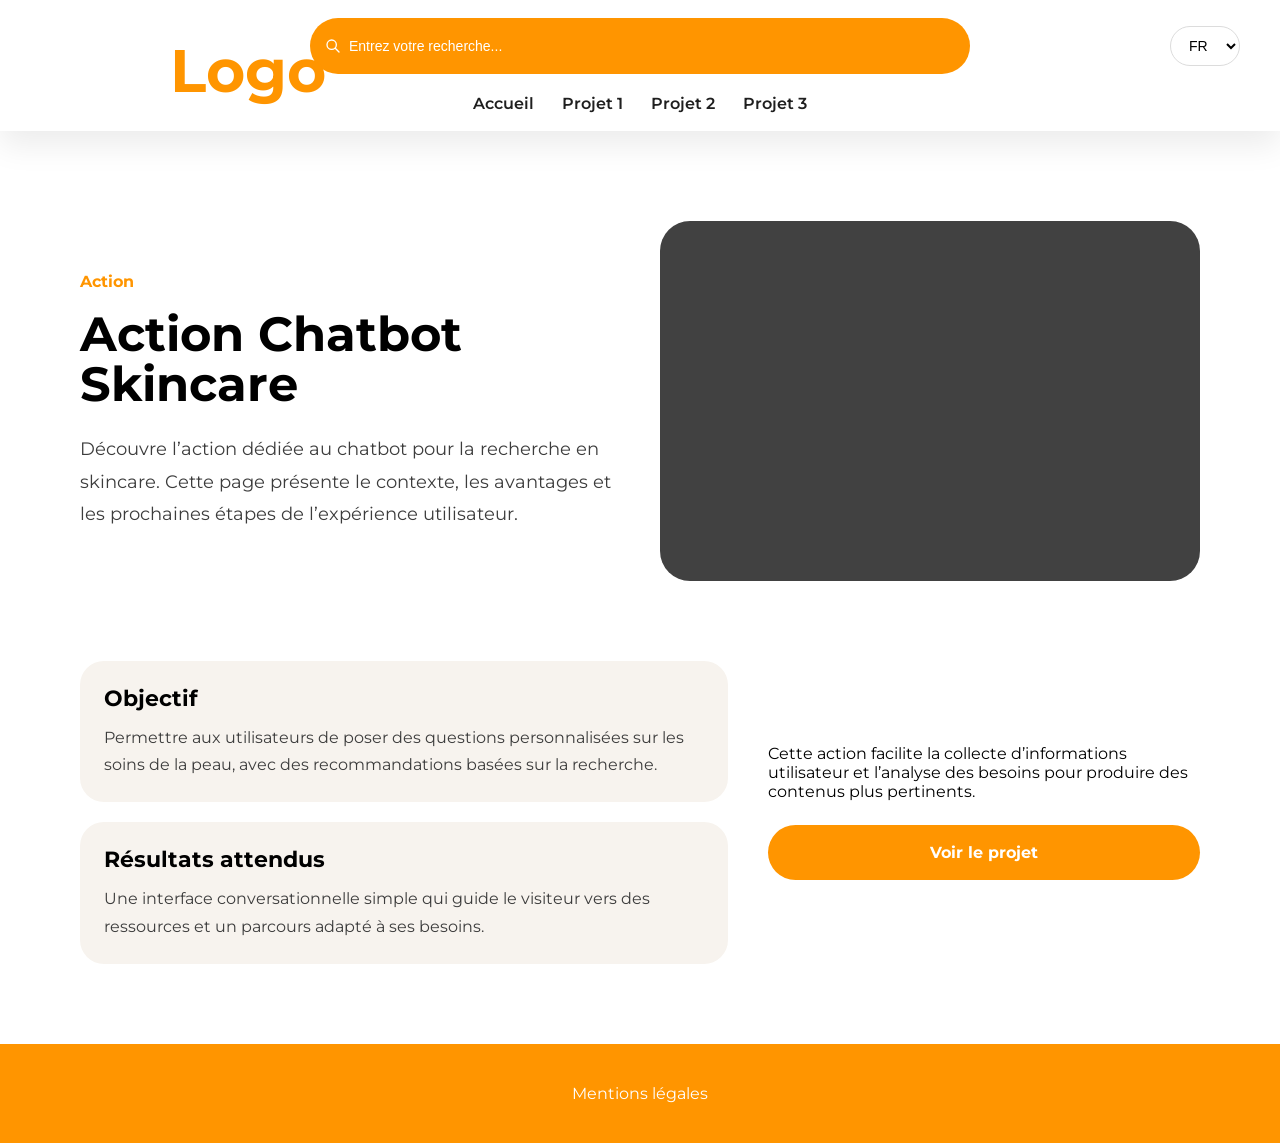
==== Pages/action-chatbot.html @ c487bb13 "Premier commit github" ====
<!DOCTYPE html>
<html lang="en">
<head>
    <meta charset="UTF-8">
    <meta name="viewport" content="width=device-width, initial-scale=1.0">
    <title>Action Chatbot Skincare</title>
    <link rel="stylesheet" href="../Styles/action.css">
</head>
<body>
    <header class="header">
        <div class="header-top">
            <div></div>
            <div class="search-bar">
                <svg xmlns="http://www.w3.org/2000/svg" fill="none" viewBox="0 0 24 24" stroke="currentColor">
                    <path stroke-linecap="round" stroke-linejoin="round" stroke-width="2" d="M21 21l-6-6m2-5a7 7 0 11-14 0 7 7 0 0114 0z" />
                </svg>
                <input type="text" placeholder="Entrez votre recherche...">
            </div>
            <div class="language-selector">
                <select aria-label="Choisir la langue">
                    <option value="fr">FR</option>
                    <option value="en">EN</option>
                </select>
            </div>
        </div>
        <div class="header-bottom">
            <div class="logo">Logo</div>
            <nav class="nav">
                <ul>
                    <li><a href="index.html">Accueil</a></li>
                    <li><a href="projet1.html">Projet 1</a></li>
                    <li><a href="projet2.html">Projet 2</a></li>
                    <li><a href="projet3.html">Projet 3</a></li>
                </ul>
            </nav>
        </div>
    </header>

    <main class="action-page">
        <section class="action-hero">
            <div class="action-copy">
                <p class="eyebrow">Action</p>
                <h1>Action Chatbot Skincare</h1>
                <p class="hero-desc">Découvre l’action dédiée au chatbot pour la recherche en skincare. Cette page présente le contexte, les avantages et les prochaines étapes de l’expérience utilisateur.</p>
            </div>
            <div class="action-media">
                <div class="action-box"></div>
            </div>
        </section>

        <section class="action-details">
            <div class="action-cards">
                <div class="action-card">
                    <h3>Objectif</h3>
                    <p>Permettre aux utilisateurs de poser des questions personnalisées sur les soins de la peau, avec des recommandations basées sur la recherche.</p>
                </div>
                <div class="action-card">
                    <h3>Résultats attendus</h3>
                    <p>Une interface conversationnelle simple qui guide le visiteur vers des ressources et un parcours adapté à ses besoins.</p>
                </div>
            </div>
            <div class="action-summary">
                <p>Cette action facilite la collecte d’informations utilisateur et l’analyse des besoins pour produire des contenus plus pertinents.</p>
                <a href="projet1.html" class="action-button">Voir le projet</a>
            </div>
        </section>
    </main>

    <footer>
        <p>Mentions légales</p>
    </footer>
</body>
</html>
---- Styles/action.css ----
@import url('https://fonts.googleapis.com/css2?family=Montserrat:wght@400;600;700&display=swap');

* {
    margin: 0;
    padding: 0;
    box-sizing: border-box;
}

html, body {
    width: 100%;
    overflow-x: hidden;
    font-family: "Montserrat", sans-serif;
}

.header {
    width: 100%;
    padding: 18px 40px;
    display: flex;
    flex-direction: column;
    gap: 20px;
    background-color: rgba(255, 255, 255, 0.98);
    position: sticky;
    top: 0;
    z-index: 1000;
    box-shadow: 0 14px 30px rgba(0, 0, 0, 0.08);
}

.header-top {
    display: grid;
    grid-template-columns: 1fr minmax(0, 660px) 1fr;
    align-items: center;
    gap: 20px;
}

.search-bar {
    width: 100%;
    height: 100%;
    display: flex;
    align-items: center;
    background-color: #ff9500;
    border-radius: 28px;
    padding: 20px 15px;
}

.search-bar input {
    border: none;
    background: transparent;
    outline: none;
    width: 100%;
    font-size: 14px;
    color: white;
    font-family: 'Manrope', sans-serif;
}

.search-bar input::placeholder {
    color: white;
    opacity: 1;
}

.search-bar svg {
    width: 16px;
    height: 16px;
    margin-right: 8px;
    color: #ffffff;
    flex-shrink: 0;
}

.language-selector select {
    padding: 10px 14px;
    border-radius: 20px;
    border: 1px solid #dcdcdc;
    background: white;
    font-size: 14px;
}

.language-selector {
    justify-self: end;
}

.header-bottom {
    width: 100%;
    display: flex;
    justify-content: center;
    align-items: center;
    position: relative;
}

.logo {
    position: absolute;
    left: 130px;
    top: -60px;
    text-align: center;
    font-size: 60px;
    font-weight: bold;
    color: #ff9500;
}

.nav ul {
    display: flex;
    justify-content: center;
    gap: 28px;
    list-style: none;
}

.nav a {
    text-decoration: none;
    color: #1f1f1f;
    font-size: 16px;
    font-weight: 600;
}

.nav a:hover {
    color: #ff9500;
}

.action-page {
    max-width: 1200px;
    margin: 0 auto;
    padding: 30px 40px 80px;
}

.action-hero {
    display: grid;
    grid-template-columns: 1fr 1fr;
    gap: 40px;
    align-items: center;
    padding: 60px 0 40px;
}

.action-copy .eyebrow {
    color: #ff9500;
    font-weight: 700;
    margin-bottom: 18px;
}

.action-copy h1 {
    font-size: 48px;
    line-height: 1.05;
    margin-bottom: 24px;
    max-width: 520px;
}

.hero-desc {
    font-size: 18px;
    line-height: 1.8;
    max-width: 560px;
    color: #3c3c3c;
}

.action-media .action-box {
    width: 100%;
    min-height: 360px;
    background-color: #414141;
    border-radius: 30px;
}

.action-details {
    display: grid;
    grid-template-columns: 1.5fr 1fr;
    gap: 40px;
    margin-top: 40px;
}

.action-cards {
    display: grid;
    gap: 20px;
}

.action-card {
    background-color: #f7f3ee;
    border-radius: 24px;
    padding: 24px;
    min-height: 140px;
}

.action-card h3 {
    margin-bottom: 12px;
    font-size: 22px;
}

.action-card p {
    color: #3c3c3c;
    line-height: 1.7;
}

.action-summary {
    display: flex;
    flex-direction: column;
    justify-content: center;
    gap: 24px;
}

.action-button {
    display: inline-flex;
    align-items: center;
    justify-content: center;
    background-color: #ff9500;
    color: #ffffff;
    text-decoration: none;
    padding: 18px 32px;
    border-radius: 30px;
    font-weight: 700;
    transition: background-color 0.25s ease;
}

.action-button:hover {
    background-color: #e0850f;
}

footer {
    padding: 40px 20px;
    background-color: #ff9500;
    width: 100%;
    text-align: center;
    color: #ffffff;
}
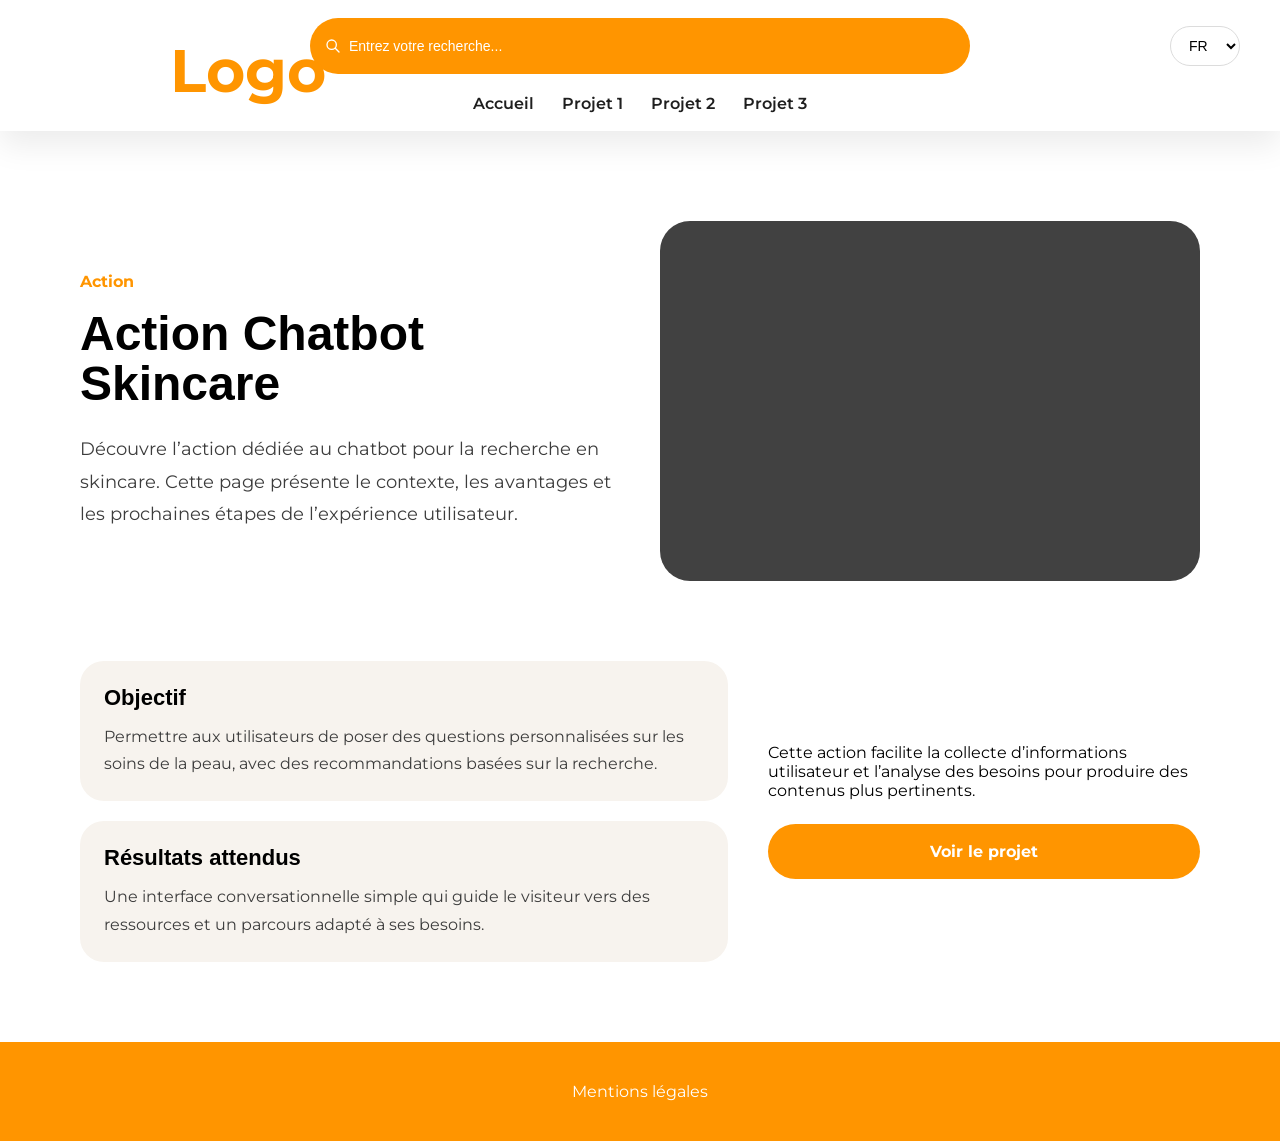
==== commit 25b788b4: "3eme commit" ====
--- a/Pages/action-chatbot.html
+++ b/Pages/action-chatbot.html
@@ -1,10 +1,11 @@
 <!DOCTYPE html>
-<html lang="en">
+<html lang="fr">
 <head>
     <meta charset="UTF-8">
     <meta name="viewport" content="width=device-width, initial-scale=1.0">
     <title>Action Chatbot Skincare</title>
     <link rel="stylesheet" href="../Styles/action.css">
+    <link href="https://fonts.googleapis.com/css2?family=Montserrat:wght@400;600;700&display=swap" rel="stylesheet">
 </head>
 <body>
     <header class="header">
--- a/Styles/action.css
+++ b/Styles/action.css
@@ -13,6 +13,7 @@
 }
 
 .header {
+    font-family: "Montserrat", sans-serif;
     width: 100%;
     padding: 18px 40px;
     display: flex;
@@ -134,6 +135,7 @@
 }
 
 .action-copy h1 {
+    font-family: "Manrope", sans-serif;
     font-size: 48px;
     line-height: 1.05;
     margin-bottom: 24px;
@@ -141,6 +143,7 @@
 }
 
 .hero-desc {
+    font-family: "Montserrat", sans-serif;
     font-size: 18px;
     line-height: 1.8;
     max-width: 560px;
@@ -155,6 +158,7 @@
 }
 
 .action-details {
+    font-family: "Montserrat", sans-serif;
     display: grid;
     grid-template-columns: 1.5fr 1fr;
     gap: 40px;
@@ -174,6 +178,7 @@
 }
 
 .action-card h3 {
+    font-family: "Manrope", sans-serif;
     margin-bottom: 12px;
     font-size: 22px;
 }
@@ -213,4 +218,4 @@
     width: 100%;
     text-align: center;
     color: #ffffff;
-}
+}
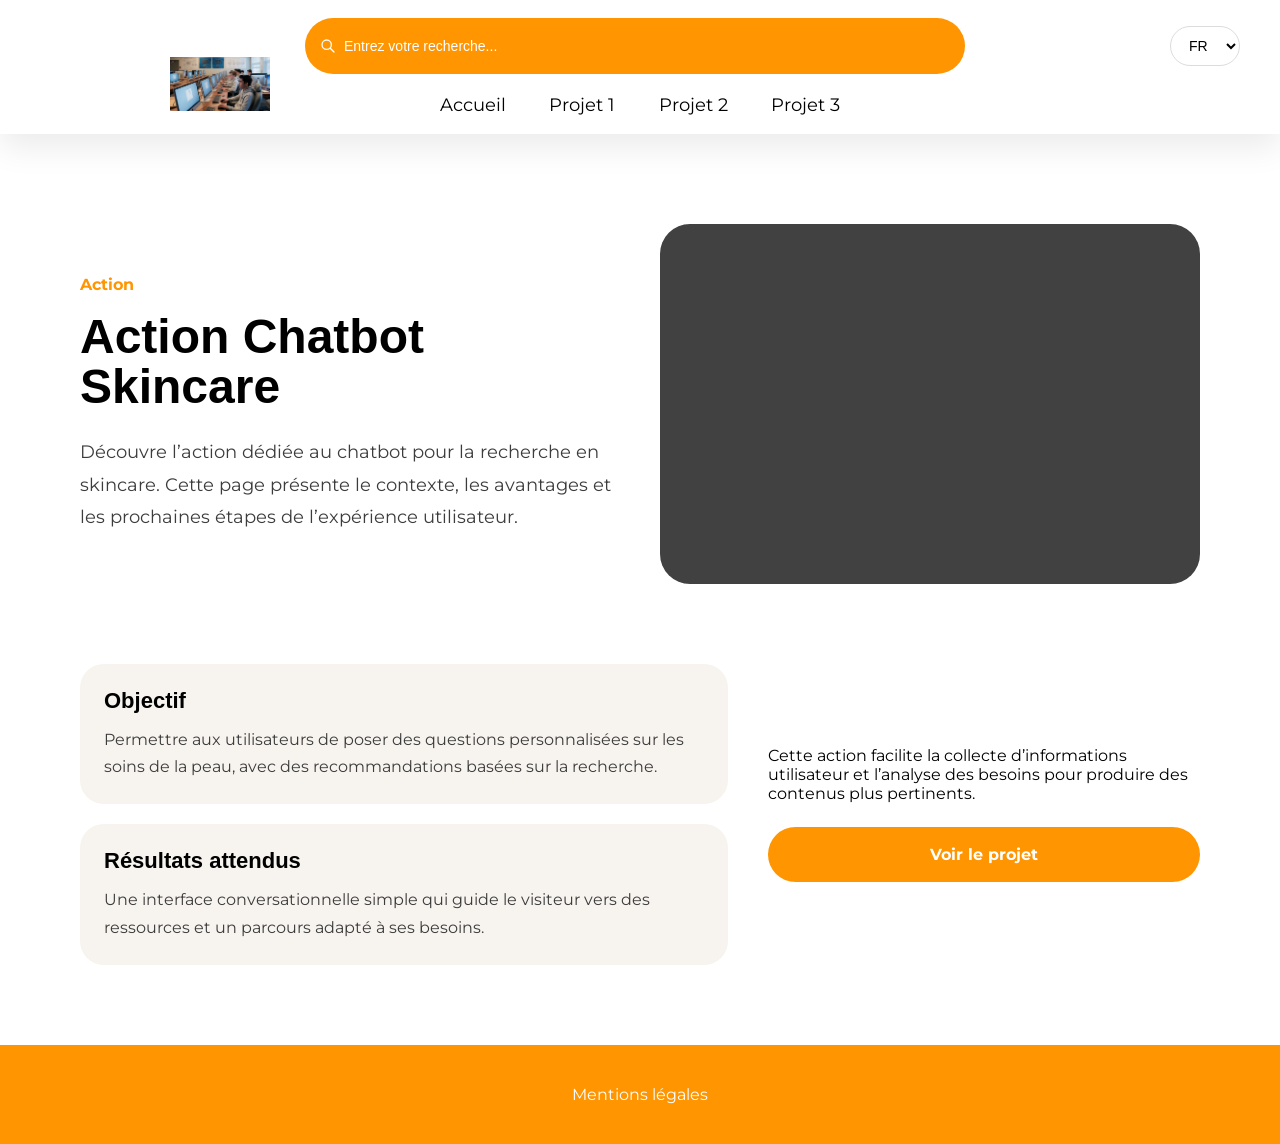
==== commit bc4cb8bf: "4eme commit" ====
--- a/Pages/action-chatbot.html
+++ b/Pages/action-chatbot.html
@@ -10,7 +10,7 @@
 <body>
     <header class="header">
         <div class="header-top">
-            <div></div>
+            <div class="logo-mobile"><img src="../Divers/Capture_pc.png" alt="Logo"></div>
             <div class="search-bar">
                 <svg xmlns="http://www.w3.org/2000/svg" fill="none" viewBox="0 0 24 24" stroke="currentColor">
                     <path stroke-linecap="round" stroke-linejoin="round" stroke-width="2" d="M21 21l-6-6m2-5a7 7 0 11-14 0 7 7 0 0114 0z" />
@@ -25,7 +25,7 @@
             </div>
         </div>
         <div class="header-bottom">
-            <div class="logo">Logo</div>
+            <div class="logo"><img src="../Divers/Capture_pc.png" alt="Logo"></div>
             <nav class="nav">
                 <ul>
                     <li><a href="index.html">Accueil</a></li>
--- a/Styles/action.css
+++ b/Styles/action.css
@@ -27,17 +27,30 @@
 }
 
 .header-top {
-    display: grid;
-    grid-template-columns: 1fr minmax(0, 660px) 1fr;
-    align-items: center;
+    width: 100%;
+    display: flex;
+    align-items: center;
+    justify-content: center;
     gap: 20px;
 }
 
+.logo-mobile {
+    display: none;
+}
+
+.logo-mobile img {
+    width: 100%;
+    height: 100%;
+    object-fit: contain;
+}
+
 .search-bar {
     width: 100%;
+    max-width: 660px;
     height: 100%;
     display: flex;
     align-items: center;
+    margin: 0 auto;
     background-color: #ff9500;
     border-radius: 28px;
     padding: 20px 15px;
@@ -94,20 +107,42 @@
     font-size: 60px;
     font-weight: bold;
     color: #ff9500;
+    width: 100px;
+    height: 100px;
+}
+
+.logo img {
+    width: 100%;
+    height: 100%;
+    object-fit: contain;
+}
+
+.nav {
+    width: 100%;
+    max-width: 400px;
+    background-color: transparent;
+    border: none;
+    font-family: "Montserrat", sans-serif;
 }
 
 .nav ul {
     display: flex;
-    justify-content: center;
-    gap: 28px;
+    justify-content: space-between;
+    width: 100%;
     list-style: none;
+}
+
+.nav li {
+    position: relative;
 }
 
 .nav a {
     text-decoration: none;
-    color: #1f1f1f;
-    font-size: 16px;
-    font-weight: 600;
+    color: #000000;
+    font-size: 18px;
+    display: flex;
+    align-items: center;
+    gap: 5px;
 }
 
 .nav a:hover {
@@ -218,4 +253,80 @@
     width: 100%;
     text-align: center;
     color: #ffffff;
-}+}
+
+@media (max-width: 768px) {
+    .header {
+        padding: 10px 15px;
+    }
+
+    .header-top {
+        display: grid;
+        grid-template-columns: 0.5fr 1fr 0.5fr;
+        gap: 10px;
+    }
+
+    .logo-mobile {
+        display: flex;
+        align-items: center;
+        justify-content: center;
+        font-size: 24px;
+        font-weight: bold;
+        color: #ff9500;
+        flex-shrink: 0;
+        width: 50px;
+        height: 50px;
+    }
+
+    .logo-mobile img {
+        width: 100%;
+        height: 100%;
+        object-fit: contain;
+    }
+
+    .logo {
+        display: none;
+    }
+
+    .search-bar {
+        padding: 12px 12px;
+        border-radius: 20px;
+        height: auto;
+    }
+
+    .search-bar input {
+        font-size: 12px;
+    }
+
+    .search-bar svg {
+        width: 14px;
+        height: 14px;
+        margin-right: 6px;
+    }
+
+    .language-selector select {
+        padding: 8px 10px;
+        font-size: 12px;
+        border-radius: 15px;
+    }
+
+    .header-bottom {
+        margin-top: -10px;
+    }
+
+    .nav ul {
+        flex-wrap: wrap;
+        justify-content: center;
+        gap: 20px;
+    }
+
+    .nav a {
+        font-size: 14px;
+    }
+}
+
+@media (min-width: 769px) {
+    .search-bar {
+        transform: translateX(40px);
+    }
+}
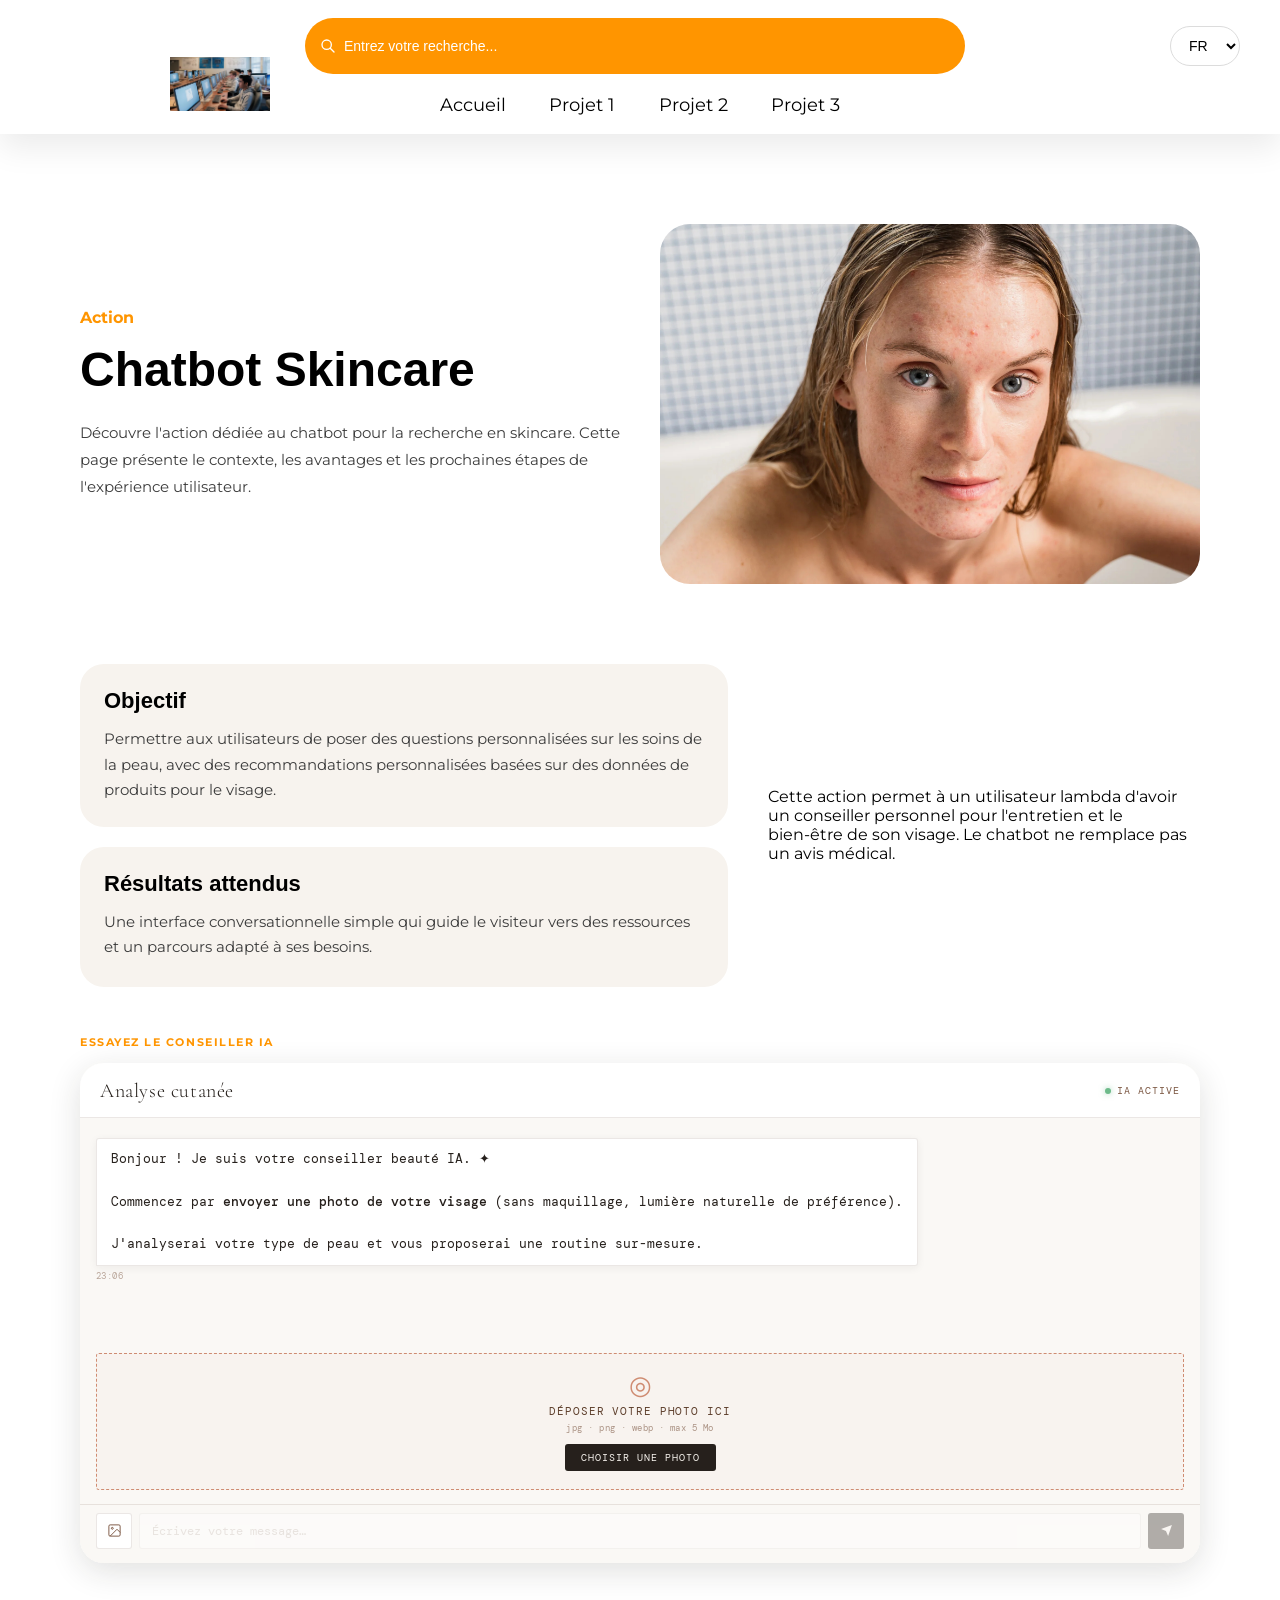
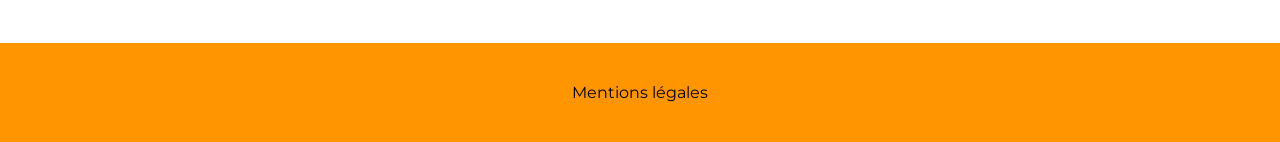
==== commit f0234922: "ajout du chatbot skincare en action" ====
--- a/Pages/action-chatbot.html
+++ b/Pages/action-chatbot.html
@@ -5,7 +5,8 @@
     <meta name="viewport" content="width=device-width, initial-scale=1.0">
     <title>Action Chatbot Skincare</title>
     <link rel="stylesheet" href="../Styles/action.css">
-    <link href="https://fonts.googleapis.com/css2?family=Montserrat:wght@400;600;700&display=swap" rel="stylesheet">
+    <link href="https://fonts.googleapis.com/css2?family=Montserrat:wght@400;600;700&family=Cormorant+Garamond:ital,wght@0,300;0,400;1,300&family=DM+Mono:wght@300;400&display=swap" rel="stylesheet">
+    <link rel="stylesheet" href="../Styles/chatbot.css">
 </head>
 <body>
     <header class="header">
@@ -41,11 +42,13 @@
         <section class="action-hero">
             <div class="action-copy">
                 <p class="eyebrow">Action</p>
-                <h1>Action Chatbot Skincare</h1>
-                <p class="hero-desc">Découvre l’action dédiée au chatbot pour la recherche en skincare. Cette page présente le contexte, les avantages et les prochaines étapes de l’expérience utilisateur.</p>
+                <h1>Chatbot Skincare</h1>
+                <p class="hero-desc">Découvre l'action dédiée au chatbot pour la recherche en skincare. Cette page présente le contexte, les avantages et les prochaines étapes de l'expérience utilisateur.</p>
             </div>
             <div class="action-media">
-                <div class="action-box"></div>
+                <div class="action-box">
+                    <img src="../Divers/visageSkincare.jpg" alt="image visage femme">
+                </div>
             </div>
         </section>
 
@@ -53,7 +56,7 @@
             <div class="action-cards">
                 <div class="action-card">
                     <h3>Objectif</h3>
-                    <p>Permettre aux utilisateurs de poser des questions personnalisées sur les soins de la peau, avec des recommandations basées sur la recherche.</p>
+                    <p>Permettre aux utilisateurs de poser des questions personnalisées sur les soins de la peau, avec des recommandations personnalisées basées sur des données de produits pour le visage.</p>
                 </div>
                 <div class="action-card">
                     <h3>Résultats attendus</h3>
@@ -61,14 +64,72 @@
                 </div>
             </div>
             <div class="action-summary">
-                <p>Cette action facilite la collecte d’informations utilisateur et l’analyse des besoins pour produire des contenus plus pertinents.</p>
-                <a href="projet1.html" class="action-button">Voir le projet</a>
+                <p>Cette action permet à un utilisateur lambda d'avoir un conseiller personnel pour l'entretien et le bien-être de son visage. Le chatbot ne remplace pas un avis médical.</p>
             </div>
         </section>
+
+        <!-- ══ CHATBOT WIDGET ══════════════════════════ -->
+        <section class="chatbot-section">
+            <p class="chatbot-section-label">Essayez le conseiller IA</p>
+
+            <div id="chatbot-widget">
+                <div class="chat-main">
+
+                    <div class="chat-header">
+                        <h2>Analyse cutanée</h2>
+                        <div class="header-badge">
+                            <span class="badge-dot"></span>
+                            <span>IA active</span>
+                        </div>
+                    </div>
+
+                    <section class="chat-messages" id="chatMessages"></section>
+
+                    <div class="upload-zone" id="uploadZone">
+                        <input type="file" id="fileInput" accept="image/jpeg,image/png,image/webp" hidden />
+                        <div class="upload-zone-inner" id="uploadZoneInner">
+                            <div class="upload-icon">◎</div>
+                            <p class="upload-title">Déposer votre photo ici</p>
+                            <p class="upload-sub">jpg · png · webp · max 5 Mo</p>
+                            <button class="btn-upload" id="uploadBtn">Choisir une photo</button>
+                        </div>
+                    </div>
+
+                    <div class="chat-footer">
+                        <div class="suggestions" id="suggestions"></div>
+                        <div class="input-bar">
+                            <button class="btn-icon" id="inlineUploadBtn" title="Changer de photo" hidden>
+                                <svg viewBox="0 0 24 24" fill="none" stroke="currentColor" stroke-width="1.5">
+                                    <rect x="3" y="3" width="18" height="18" rx="2"/>
+                                    <circle cx="8.5" cy="8.5" r="1.5"/>
+                                    <polyline points="21 15 16 10 5 21"/>
+                                </svg>
+                            </button>
+                            <input
+                                type="text"
+                                id="textInput"
+                                placeholder="Écrivez votre message…"
+                                autocomplete="off"
+                                disabled
+                            />
+                            <button class="btn-send" id="sendBtn" disabled>
+                                <svg viewBox="0 0 24 24" fill="currentColor">
+                                    <path d="M22 2L11 13M22 2L15 22 11 13 2 9 22 2z"/>
+                                </svg>
+                            </button>
+                        </div>
+                    </div>
+
+                </div>
+            </div>
+        </section>
+        <!-- ════════════════════════════════════════════ -->
     </main>
 
     <footer>
         <p>Mentions légales</p>
     </footer>
+
+    <script src="../js/chatbot.js"></script>
 </body>
 </html>
--- a/Styles/action.css
+++ b/Styles/action.css
@@ -179,7 +179,7 @@
 
 .hero-desc {
     font-family: "Montserrat", sans-serif;
-    font-size: 18px;
+    font-size: 15px;
     line-height: 1.8;
     max-width: 560px;
     color: #3c3c3c;
@@ -221,6 +221,7 @@
 .action-card p {
     color: #3c3c3c;
     line-height: 1.7;
+    font-size: 15px;
 }
 
 .action-summary {
@@ -252,7 +253,268 @@
     background-color: #ff9500;
     width: 100%;
     text-align: center;
-    color: #ffffff;
+    color: #000000;
+}
+
+@media (max-width: 480px) {
+    .header {
+        padding: 8px 12px;
+    }
+
+    .header-top {
+        display: grid;
+        grid-template-columns: 0.3fr 1fr 0.3fr;
+        gap: 6px;
+    }
+
+    .logo-mobile {
+        display: flex;
+        align-items: center;
+        justify-content: center;
+        font-size: 18px;
+        font-weight: bold;
+        color: #ff9500;
+        flex-shrink: 0;
+        width: 35px;
+        height: 35px;
+    }
+
+    .logo-mobile img {
+        width: 100%;
+        height: 100%;
+        object-fit: contain;
+    }
+
+    .logo {
+        display: none;
+    }
+
+    .search-bar {
+        padding: 8px 10px;
+        border-radius: 16px;
+        height: auto;
+        max-width: 100%;
+    }
+
+    .search-bar input {
+        font-size: 11px;
+    }
+
+    .search-bar svg {
+        width: 12px;
+        height: 12px;
+        margin-right: 4px;
+    }
+
+    .language-selector select {
+        padding: 6px 8px;
+        font-size: 10px;
+        border-radius: 12px;
+    }
+
+    .header-bottom {
+        margin-top: 8px;
+    }
+
+    .nav ul {
+        flex-wrap: wrap;
+        justify-content: center;
+        gap: 8px;
+    }
+
+    .nav a {
+        font-size: 12px;
+    }
+
+    .action-page {
+        padding: 12px 12px 30px;
+    }
+
+    .action-hero {
+        grid-template-columns: 1fr;
+        gap: 12px;
+        padding: 12px 0;
+    }
+
+    .action-copy h1 {
+        font-size: 20px;
+        max-width: 100%;
+    }
+
+    .hero-desc {
+        font-size: 15px;
+        max-width: 100%;
+    }
+
+    .action-media .action-box {
+        min-height: 160px;
+    }
+
+    .action-details {
+        grid-template-columns: 1fr;
+        gap: 12px;
+        margin-top: 12px;
+    }
+
+    .action-cards {
+        gap: 8px;
+    }
+
+    .action-card {
+        border-radius: 14px;
+        padding: 12px;
+        min-height: auto;
+    }
+
+    .action-card h3 {
+        font-size: 20px;
+        margin-bottom: 6px;
+    }
+
+    .action-card p {
+        font-size: 15px;
+    }
+
+    .action-summary {
+        gap: 12px;
+    }
+
+    .action-button {
+        padding: 10px 14px;
+        font-size: 12px;
+        border-radius: 16px;
+    }
+}
+
+@media (min-width: 480px) and (max-width: 768px) {
+    .header {
+        padding: 10px 15px;
+    }
+
+    .header-top {
+        display: grid;
+        grid-template-columns: 0.4fr 1fr 0.4fr;
+        gap: 8px;
+    }
+
+    .logo-mobile {
+        display: flex;
+        align-items: center;
+        justify-content: center;
+        font-size: 20px;
+        font-weight: bold;
+        color: #ff9500;
+        flex-shrink: 0;
+        width: 40px;
+        height: 40px;
+    }
+
+    .logo-mobile img {
+        width: 100%;
+        height: 100%;
+        object-fit: contain;
+    }
+
+    .logo {
+        display: none;
+    }
+
+    .search-bar {
+        padding: 10px 12px;
+        border-radius: 18px;
+        height: auto;
+        max-width: 100%;
+    }
+
+    .search-bar input {
+        font-size: 12px;
+    }
+
+    .search-bar svg {
+        width: 13px;
+        height: 13px;
+        margin-right: 5px;
+    }
+
+    .language-selector select {
+        padding: 8px 10px;
+        font-size: 12px;
+        border-radius: 14px;
+    }
+
+    .header-bottom {
+        margin-top: 8px;
+    }
+
+    .nav ul {
+        flex-wrap: wrap;
+        justify-content: center;
+        gap: 12px;
+    }
+
+    .nav a {
+        font-size: 13px;
+    }
+
+    .action-page {
+        padding: 15px 15px 40px;
+    }
+
+    .action-hero {
+        grid-template-columns: 1fr;
+        gap: 15px;
+        padding: 15px 0;
+    }
+
+    .action-copy h1 {
+        font-size: 24px;
+        max-width: 100%;
+    }
+
+    .hero-desc {
+        font-size: 15px;
+        max-width: 100%;
+    }
+
+    .action-media .action-box {
+        min-height: 200px;
+    }
+
+    .action-details {
+        grid-template-columns: 1fr;
+        gap: 15px;
+        margin-top: 15px;
+    }
+
+    .action-cards {
+        gap: 10px;
+    }
+
+    .action-card {
+        border-radius: 16px;
+        padding: 14px;
+        min-height: auto;
+    }
+
+    .action-card h3 {
+        font-size: 15px;
+        margin-bottom: 8px;
+    }
+
+    .action-card p {
+        font-size: 15px;
+    }
+
+    .action-summary {
+        font-size: 15px;
+        gap: 12px;
+    }
+
+    .action-button {
+        padding: 12px 16px;
+        font-size: 13px;
+        border-radius: 18px;
+    }
 }
 
 @media (max-width: 768px) {
--- a/Styles/chatbot.css
+++ b/Styles/chatbot.css
@@ -0,0 +1,384 @@
+/* ═══════════════════════════════════════
+   SKIN ADVISOR WIDGET — styles scopés
+   ═══════════════════════════════════════ */
+:root {
+    --cream:       #f7f3ee;
+    --mist:        #faf8f5;
+    --sand:        #e8ddd0;
+    --terracotta:  #b8694a;
+    --terra-light: #cf8c72;
+    --bark:        #5c3d2a;
+    --bark-light:  #7a5540;
+    --charcoal:    #26201c;
+    --sk-white:    #ffffff;
+    --border:      rgba(92,61,42,0.12);
+    --shadow-sm:   0 2px 8px rgba(38,32,28,0.06);
+    --radius:      3px;
+    --font-serif:  'Cormorant Garamond', Georgia, serif;
+    --font-mono:   'DM Mono', 'Courier New', monospace;
+}
+
+#chatbot-widget {
+    display: flex;
+    flex-direction: column;
+    height: 500px;
+    width: 100%;
+    border-radius: 24px;
+    overflow: hidden;
+    box-shadow: 0 8px 32px rgba(38,32,28,0.14);
+    font-family: var(--font-mono);
+    font-size: 13px;
+    color: var(--charcoal);
+    -webkit-font-smoothing: antialiased;
+}
+
+#chatbot-widget .chat-main {
+    flex: 1;
+    display: flex;
+    flex-direction: column;
+    background: var(--mist);
+    min-width: 0;
+    overflow: hidden;
+}
+
+#chatbot-widget .chat-header {
+    padding: 16px 20px 14px;
+    border-bottom: 1px solid var(--border);
+    display: flex;
+    align-items: center;
+    justify-content: space-between;
+    flex-shrink: 0;
+    background: var(--sk-white);
+}
+
+#chatbot-widget .chat-header h2 {
+    font-family: var(--font-serif);
+    font-size: 20px;
+    font-weight: 300;
+    letter-spacing: 0.03em;
+    line-height: 1.2;
+}
+
+#chatbot-widget .header-badge {
+    display: flex;
+    align-items: center;
+    gap: 6px;
+    font-size: 10px;
+    letter-spacing: 0.1em;
+    text-transform: uppercase;
+    color: var(--bark-light);
+}
+
+#chatbot-widget .badge-dot {
+    width: 6px;
+    height: 6px;
+    border-radius: 50%;
+    background: #6dba8a;
+    box-shadow: 0 0 6px rgba(109,186,138,0.6);
+    animation: sk-blink 2.5s ease-in-out infinite;
+}
+
+@keyframes sk-blink {
+    0%, 100% { opacity: 1; }
+    50%       { opacity: 0.3; }
+}
+
+#chatbot-widget .chat-messages {
+    flex: 1;
+    overflow-y: auto;
+    padding: 20px 16px;
+    display: flex;
+    flex-direction: column;
+    gap: 12px;
+    scroll-behavior: smooth;
+    background: var(--mist);
+}
+
+#chatbot-widget .chat-messages::-webkit-scrollbar       { width: 3px; }
+#chatbot-widget .chat-messages::-webkit-scrollbar-track  { background: transparent; }
+#chatbot-widget .chat-messages::-webkit-scrollbar-thumb  { background: var(--sand); border-radius: 2px; }
+
+#chatbot-widget .msg {
+    display: flex;
+    flex-direction: column;
+    max-width: 82%;
+    animation: sk-msgAppear 0.28s cubic-bezier(0.34,1.56,0.64,1) both;
+}
+
+@keyframes sk-msgAppear {
+    from { opacity: 0; transform: translateY(10px) scale(0.96); }
+    to   { opacity: 1; transform: translateY(0)    scale(1); }
+}
+
+#chatbot-widget .msg.user { align-self: flex-end; align-items: flex-end; }
+#chatbot-widget .msg.bot  { align-self: flex-start; align-items: flex-start; }
+
+#chatbot-widget .msg-bubble {
+    padding: 10px 14px;
+    font-size: 12.5px;
+    line-height: 1.7;
+    border-radius: var(--radius);
+}
+
+#chatbot-widget .msg.user .msg-bubble {
+    background: var(--charcoal);
+    color: var(--cream);
+    border-radius: var(--radius) var(--radius) 0 var(--radius);
+}
+
+#chatbot-widget .msg.bot .msg-bubble {
+    background: var(--sk-white);
+    color: var(--charcoal);
+    border: 1px solid var(--border);
+    border-radius: var(--radius) var(--radius) var(--radius) 0;
+    box-shadow: var(--shadow-sm);
+}
+
+#chatbot-widget .msg-bubble strong { font-weight: 500; }
+
+#chatbot-widget .msg-time {
+    font-size: 9px;
+    color: var(--bark-light);
+    opacity: 0.5;
+    margin-top: 4px;
+    letter-spacing: 0.05em;
+}
+
+#chatbot-widget .msg-image {
+    display: block;
+    width: 180px;
+    height: 140px;
+    object-fit: cover;
+    border-radius: var(--radius);
+    margin-bottom: 8px;
+    border: 1px solid var(--border);
+}
+
+#chatbot-widget .typing-bubble {
+    display: flex;
+    gap: 5px;
+    padding: 12px 15px;
+    background: var(--sk-white);
+    border: 1px solid var(--border);
+    border-radius: var(--radius) var(--radius) var(--radius) 0;
+    box-shadow: var(--shadow-sm);
+    align-self: flex-start;
+}
+
+#chatbot-widget .typing-dot {
+    width: 5px;
+    height: 5px;
+    border-radius: 50%;
+    background: var(--terracotta);
+    animation: sk-typing 1.2s ease-in-out infinite;
+}
+
+#chatbot-widget .typing-dot:nth-child(2) { animation-delay: 0.2s; }
+#chatbot-widget .typing-dot:nth-child(3) { animation-delay: 0.4s; }
+
+@keyframes sk-typing {
+    0%, 80%, 100% { transform: translateY(0); opacity: 0.35; }
+    40%           { transform: translateY(-5px); opacity: 1; }
+}
+
+#chatbot-widget .upload-zone {
+    margin: 0 16px 14px;
+    flex-shrink: 0;
+}
+
+#chatbot-widget .upload-zone-inner {
+    border: 1.5px dashed var(--terra-light);
+    border-radius: var(--radius);
+    padding: 18px;
+    text-align: center;
+    background: rgba(184,105,74,0.03);
+    transition: background 0.2s, border-color 0.2s;
+    cursor: pointer;
+}
+
+#chatbot-widget .upload-zone-inner:hover,
+#chatbot-widget .upload-zone-inner.drag-over {
+    background: rgba(184,105,74,0.08);
+    border-color: var(--terracotta);
+}
+
+#chatbot-widget .upload-icon {
+    font-size: 26px;
+    color: var(--terra-light);
+    margin-bottom: 6px;
+    line-height: 1;
+}
+
+#chatbot-widget .upload-title {
+    font-size: 11px;
+    letter-spacing: 0.08em;
+    text-transform: uppercase;
+    color: var(--bark);
+    margin-bottom: 4px;
+}
+
+#chatbot-widget .upload-sub {
+    font-size: 9px;
+    color: var(--bark-light);
+    opacity: 0.6;
+    margin-bottom: 10px;
+    letter-spacing: 0.05em;
+}
+
+#chatbot-widget .btn-upload {
+    background: var(--charcoal);
+    color: var(--cream);
+    border: none;
+    border-radius: var(--radius);
+    padding: 7px 16px;
+    font-family: var(--font-mono);
+    font-size: 10px;
+    letter-spacing: 0.1em;
+    text-transform: uppercase;
+    cursor: pointer;
+    transition: background 0.2s;
+}
+
+#chatbot-widget .btn-upload:hover { background: var(--bark); }
+
+#chatbot-widget .chat-footer {
+    padding: 8px 16px 14px;
+    border-top: 1px solid var(--border);
+    background: var(--mist);
+    flex-shrink: 0;
+}
+
+#chatbot-widget .suggestions {
+    display: flex;
+    flex-wrap: wrap;
+    gap: 5px;
+    margin-bottom: 8px;
+    min-height: 0;
+}
+
+#chatbot-widget .suggestions:empty { margin-bottom: 0; }
+
+#chatbot-widget .chip {
+    background: var(--sk-white);
+    border: 1px solid var(--border);
+    border-radius: 20px;
+    padding: 4px 10px;
+    font-family: var(--font-mono);
+    font-size: 10px;
+    color: var(--bark);
+    cursor: pointer;
+    transition: all 0.15s;
+    letter-spacing: 0.03em;
+    white-space: nowrap;
+}
+
+#chatbot-widget .chip:hover {
+    background: var(--charcoal);
+    color: var(--cream);
+    border-color: var(--charcoal);
+}
+
+#chatbot-widget .input-bar {
+    display: flex;
+    gap: 7px;
+    align-items: center;
+}
+
+#chatbot-widget .btn-icon {
+    width: 36px;
+    height: 36px;
+    flex-shrink: 0;
+    background: var(--sk-white);
+    border: 1px solid var(--border);
+    border-radius: var(--radius);
+    cursor: pointer;
+    display: flex;
+    align-items: center;
+    justify-content: center;
+    color: var(--bark-light);
+    transition: all 0.15s;
+}
+
+#chatbot-widget .btn-icon:hover {
+    border-color: var(--terra-light);
+    color: var(--terracotta);
+}
+
+#chatbot-widget .btn-icon svg { width: 15px; height: 15px; }
+
+#chatbot-widget #textInput {
+    flex: 1;
+    height: 36px;
+    background: var(--sk-white);
+    border: 1px solid var(--border);
+    border-radius: var(--radius);
+    padding: 0 12px;
+    font-family: var(--font-mono);
+    font-size: 12px;
+    color: var(--charcoal);
+    outline: none;
+    transition: border-color 0.2s;
+    min-width: 0;
+}
+
+#chatbot-widget #textInput::placeholder { color: rgba(92,61,42,0.3); }
+#chatbot-widget #textInput:focus        { border-color: var(--terra-light); }
+#chatbot-widget #textInput:disabled     { opacity: 0.4; cursor: not-allowed; }
+
+#chatbot-widget .btn-send {
+    width: 36px;
+    height: 36px;
+    flex-shrink: 0;
+    background: var(--charcoal);
+    color: var(--cream);
+    border: none;
+    border-radius: var(--radius);
+    cursor: pointer;
+    display: flex;
+    align-items: center;
+    justify-content: center;
+    transition: background 0.2s;
+}
+
+#chatbot-widget .btn-send:hover:not(:disabled) { background: var(--bark); }
+#chatbot-widget .btn-send:disabled { opacity: 0.35; cursor: not-allowed; }
+#chatbot-widget .btn-send svg { width: 13px; height: 13px; }
+
+/* ── Section wrapper dans la page ── */
+.chatbot-section {
+    margin-top: 48px;
+}
+
+.chatbot-section-label {
+    font-size: 11px;
+    letter-spacing: 0.14em;
+    text-transform: uppercase;
+    color: #ff9500;
+    font-weight: 700;
+    margin-bottom: 14px;
+}
+
+/* ── Image dans action-box ── */
+.action-media .action-box {
+    overflow: hidden;
+    height: 360px;
+}
+
+.action-media .action-box img {
+    width: 100%;
+    height: 100%;
+    object-fit: cover;
+    display: block;
+}
+
+@media (max-width: 768px) {
+    #chatbot-widget { height: 460px; }
+    .chatbot-section { margin-top: 28px; }
+    .action-media .action-box { height: 220px; }
+}
+
+@media (max-width: 480px) {
+    #chatbot-widget { height: 420px; border-radius: 16px; }
+    .chatbot-section { margin-top: 16px; }
+    .action-media .action-box { height: 160px; }
+}
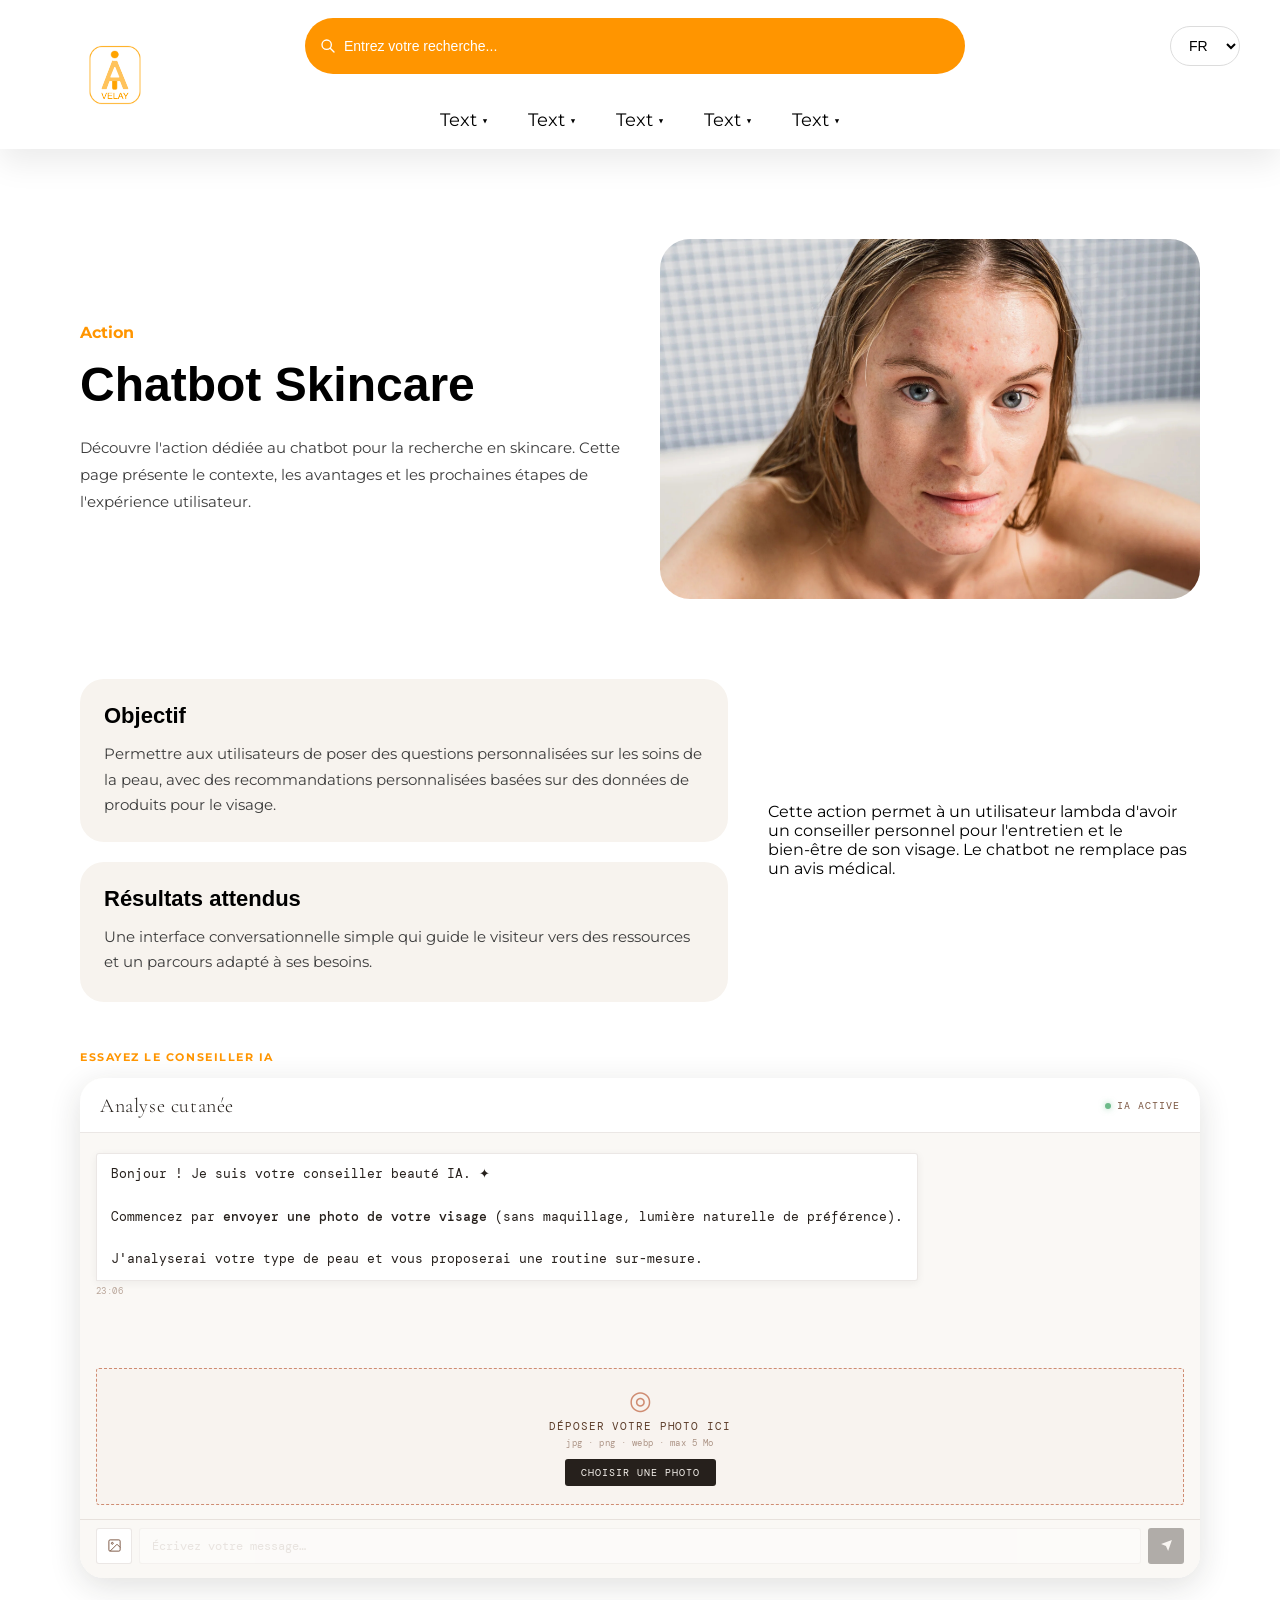
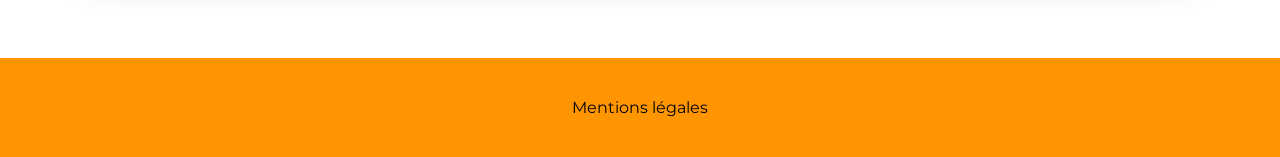
==== commit 91a092d1: "ajout de favicon + logo + élément" ====
--- a/Pages/action-chatbot.html
+++ b/Pages/action-chatbot.html
@@ -7,36 +7,10 @@
     <link rel="stylesheet" href="../Styles/action.css">
     <link href="https://fonts.googleapis.com/css2?family=Montserrat:wght@400;600;700&family=Cormorant+Garamond:ital,wght@0,300;0,400;1,300&family=DM+Mono:wght@300;400&display=swap" rel="stylesheet">
     <link rel="stylesheet" href="../Styles/chatbot.css">
+    <script src="../js/head.js"></script>
 </head>
 <body>
-    <header class="header">
-        <div class="header-top">
-            <div class="logo-mobile"><img src="../Divers/Capture_pc.png" alt="Logo"></div>
-            <div class="search-bar">
-                <svg xmlns="http://www.w3.org/2000/svg" fill="none" viewBox="0 0 24 24" stroke="currentColor">
-                    <path stroke-linecap="round" stroke-linejoin="round" stroke-width="2" d="M21 21l-6-6m2-5a7 7 0 11-14 0 7 7 0 0114 0z" />
-                </svg>
-                <input type="text" placeholder="Entrez votre recherche...">
-            </div>
-            <div class="language-selector">
-                <select aria-label="Choisir la langue">
-                    <option value="fr">FR</option>
-                    <option value="en">EN</option>
-                </select>
-            </div>
-        </div>
-        <div class="header-bottom">
-            <div class="logo"><img src="../Divers/Capture_pc.png" alt="Logo"></div>
-            <nav class="nav">
-                <ul>
-                    <li><a href="index.html">Accueil</a></li>
-                    <li><a href="projet1.html">Projet 1</a></li>
-                    <li><a href="projet2.html">Projet 2</a></li>
-                    <li><a href="projet3.html">Projet 3</a></li>
-                </ul>
-            </nav>
-        </div>
-    </header>
+    <header class="header"></header>
 
     <main class="action-page">
         <section class="action-hero">
--- a/Styles/action.css
+++ b/Styles/action.css
@@ -10,143 +10,6 @@
     width: 100%;
     overflow-x: hidden;
     font-family: "Montserrat", sans-serif;
-}
-
-.header {
-    font-family: "Montserrat", sans-serif;
-    width: 100%;
-    padding: 18px 40px;
-    display: flex;
-    flex-direction: column;
-    gap: 20px;
-    background-color: rgba(255, 255, 255, 0.98);
-    position: sticky;
-    top: 0;
-    z-index: 1000;
-    box-shadow: 0 14px 30px rgba(0, 0, 0, 0.08);
-}
-
-.header-top {
-    width: 100%;
-    display: flex;
-    align-items: center;
-    justify-content: center;
-    gap: 20px;
-}
-
-.logo-mobile {
-    display: none;
-}
-
-.logo-mobile img {
-    width: 100%;
-    height: 100%;
-    object-fit: contain;
-}
-
-.search-bar {
-    width: 100%;
-    max-width: 660px;
-    height: 100%;
-    display: flex;
-    align-items: center;
-    margin: 0 auto;
-    background-color: #ff9500;
-    border-radius: 28px;
-    padding: 20px 15px;
-}
-
-.search-bar input {
-    border: none;
-    background: transparent;
-    outline: none;
-    width: 100%;
-    font-size: 14px;
-    color: white;
-    font-family: 'Manrope', sans-serif;
-}
-
-.search-bar input::placeholder {
-    color: white;
-    opacity: 1;
-}
-
-.search-bar svg {
-    width: 16px;
-    height: 16px;
-    margin-right: 8px;
-    color: #ffffff;
-    flex-shrink: 0;
-}
-
-.language-selector select {
-    padding: 10px 14px;
-    border-radius: 20px;
-    border: 1px solid #dcdcdc;
-    background: white;
-    font-size: 14px;
-}
-
-.language-selector {
-    justify-self: end;
-}
-
-.header-bottom {
-    width: 100%;
-    display: flex;
-    justify-content: center;
-    align-items: center;
-    position: relative;
-}
-
-.logo {
-    position: absolute;
-    left: 130px;
-    top: -60px;
-    text-align: center;
-    font-size: 60px;
-    font-weight: bold;
-    color: #ff9500;
-    width: 100px;
-    height: 100px;
-}
-
-.logo img {
-    width: 100%;
-    height: 100%;
-    object-fit: contain;
-}
-
-.nav {
-    width: 100%;
-    max-width: 400px;
-    background-color: transparent;
-    border: none;
-    font-family: "Montserrat", sans-serif;
-}
-
-.nav ul {
-    display: flex;
-    justify-content: space-between;
-    width: 100%;
-    list-style: none;
-}
-
-.nav li {
-    position: relative;
-}
-
-.nav a {
-    text-decoration: none;
-    color: #000000;
-    font-size: 18px;
-    display: flex;
-    align-items: center;
-    gap: 5px;
-}
-
-.nav a:hover {
-    color: #ff9500;
 }
 
 .action-page {
@@ -257,75 +120,6 @@
 }
 
 @media (max-width: 480px) {
-    .header {
-        padding: 8px 12px;
-    }
-
-    .header-top {
-        display: grid;
-        grid-template-columns: 0.3fr 1fr 0.3fr;
-        gap: 6px;
-    }
-
-    .logo-mobile {
-        display: flex;
-        align-items: center;
-        justify-content: center;
-        font-size: 18px;
-        font-weight: bold;
-        color: #ff9500;
-        flex-shrink: 0;
-        width: 35px;
-        height: 35px;
-    }
-
-    .logo-mobile img {
-        width: 100%;
-        height: 100%;
-        object-fit: contain;
-    }
-
-    .logo {
-        display: none;
-    }
-
-    .search-bar {
-        padding: 8px 10px;
-        border-radius: 16px;
-        height: auto;
-        max-width: 100%;
-    }
-
-    .search-bar input {
-        font-size: 11px;
-    }
-
-    .search-bar svg {
-        width: 12px;
-        height: 12px;
-        margin-right: 4px;
-    }
-
-    .language-selector select {
-        padding: 6px 8px;
-        font-size: 10px;
-        border-radius: 12px;
-    }
-
-    .header-bottom {
-        margin-top: 8px;
-    }
-
-    .nav ul {
-        flex-wrap: wrap;
-        justify-content: center;
-        gap: 8px;
-    }
-
-    .nav a {
-        font-size: 12px;
-    }
-
     .action-page {
         padding: 12px 12px 30px;
     }
@@ -387,75 +181,6 @@
 }
 
 @media (min-width: 480px) and (max-width: 768px) {
-    .header {
-        padding: 10px 15px;
-    }
-
-    .header-top {
-        display: grid;
-        grid-template-columns: 0.4fr 1fr 0.4fr;
-        gap: 8px;
-    }
-
-    .logo-mobile {
-        display: flex;
-        align-items: center;
-        justify-content: center;
-        font-size: 20px;
-        font-weight: bold;
-        color: #ff9500;
-        flex-shrink: 0;
-        width: 40px;
-        height: 40px;
-    }
-
-    .logo-mobile img {
-        width: 100%;
-        height: 100%;
-        object-fit: contain;
-    }
-
-    .logo {
-        display: none;
-    }
-
-    .search-bar {
-        padding: 10px 12px;
-        border-radius: 18px;
-        height: auto;
-        max-width: 100%;
-    }
-
-    .search-bar input {
-        font-size: 12px;
-    }
-
-    .search-bar svg {
-        width: 13px;
-        height: 13px;
-        margin-right: 5px;
-    }
-
-    .language-selector select {
-        padding: 8px 10px;
-        font-size: 12px;
-        border-radius: 14px;
-    }
-
-    .header-bottom {
-        margin-top: 8px;
-    }
-
-    .nav ul {
-        flex-wrap: wrap;
-        justify-content: center;
-        gap: 12px;
-    }
-
-    .nav a {
-        font-size: 13px;
-    }
-
     .action-page {
         padding: 15px 15px 40px;
     }
@@ -517,78 +242,3 @@
     }
 }
 
-@media (max-width: 768px) {
-    .header {
-        padding: 10px 15px;
-    }
-
-    .header-top {
-        display: grid;
-        grid-template-columns: 0.5fr 1fr 0.5fr;
-        gap: 10px;
-    }
-
-    .logo-mobile {
-        display: flex;
-        align-items: center;
-        justify-content: center;
-        font-size: 24px;
-        font-weight: bold;
-        color: #ff9500;
-        flex-shrink: 0;
-        width: 50px;
-        height: 50px;
-    }
-
-    .logo-mobile img {
-        width: 100%;
-        height: 100%;
-        object-fit: contain;
-    }
-
-    .logo {
-        display: none;
-    }
-
-    .search-bar {
-        padding: 12px 12px;
-        border-radius: 20px;
-        height: auto;
-    }
-
-    .search-bar input {
-        font-size: 12px;
-    }
-
-    .search-bar svg {
-        width: 14px;
-        height: 14px;
-        margin-right: 6px;
-    }
-
-    .language-selector select {
-        padding: 8px 10px;
-        font-size: 12px;
-        border-radius: 15px;
-    }
-
-    .header-bottom {
-        margin-top: -10px;
-    }
-
-    .nav ul {
-        flex-wrap: wrap;
-        justify-content: center;
-        gap: 20px;
-    }
-
-    .nav a {
-        font-size: 14px;
-    }
-}
-
-@media (min-width: 769px) {
-    .search-bar {
-        transform: translateX(40px);
-    }
-}
